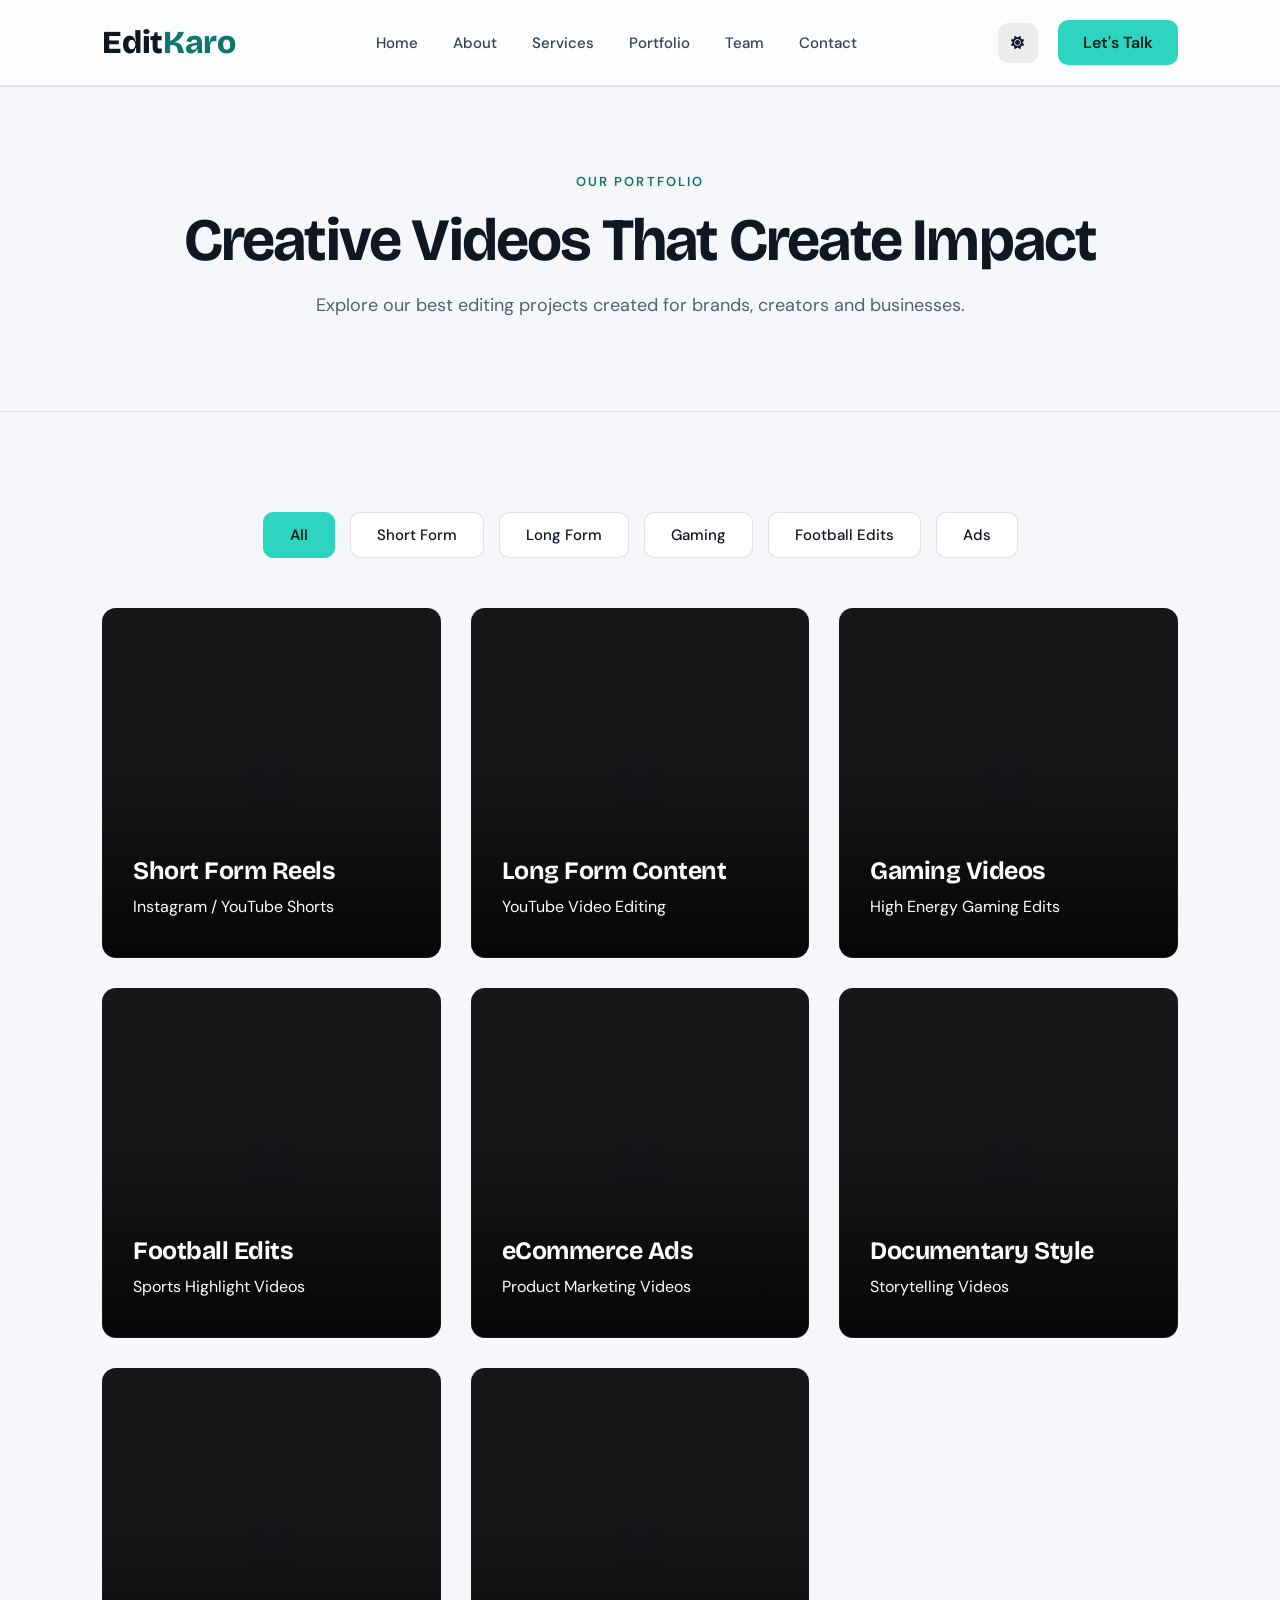
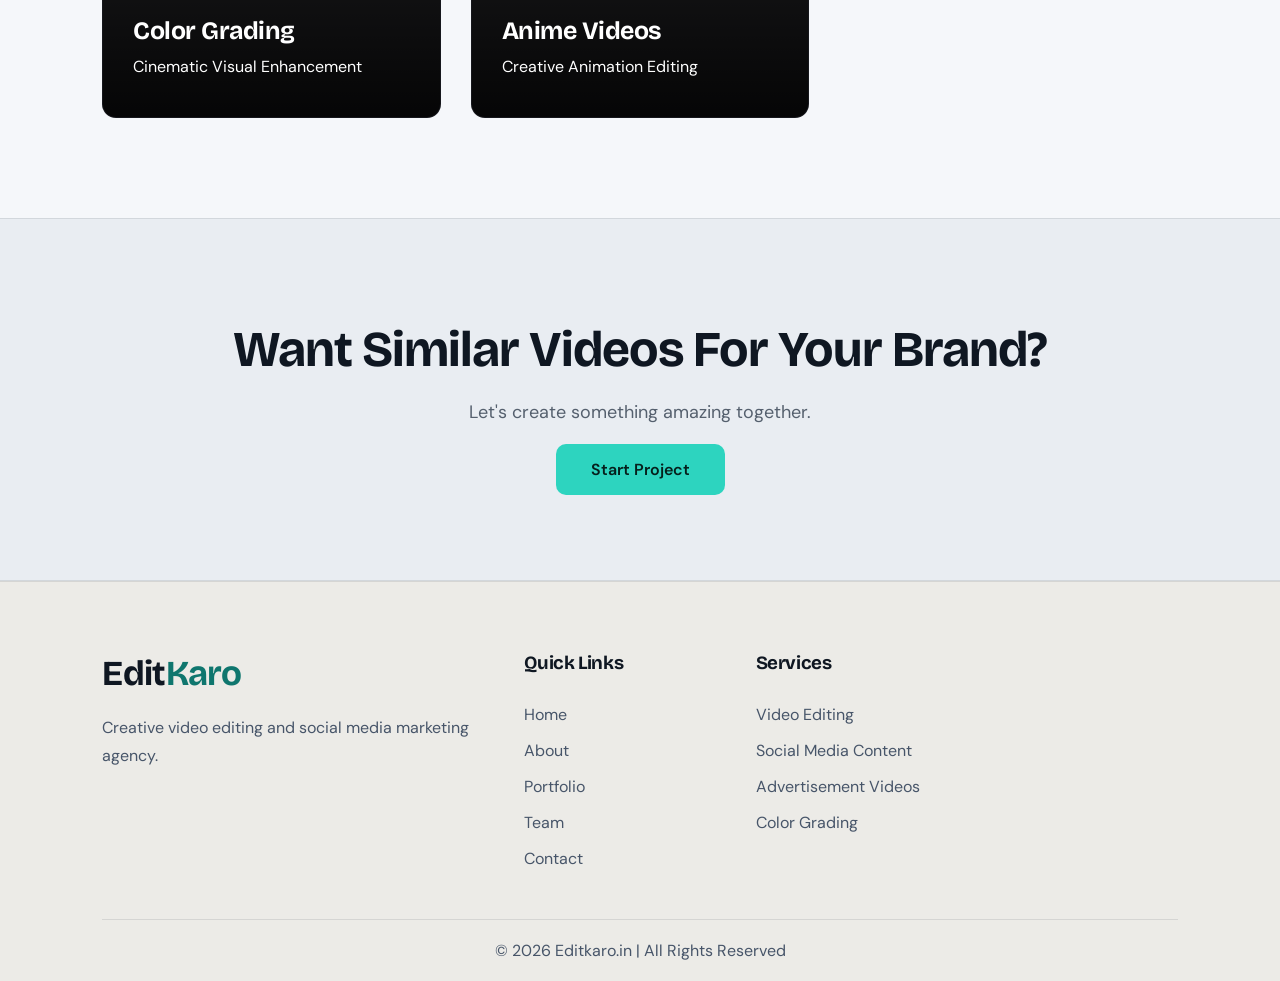
==== portfolio.html @ 68934b81 "Update website and config files" ====
<!doctype html>
<html lang="en">
  <head>
<!-- Editkaro website v4 -->
    <meta charset="UTF-8" />
    <meta name="viewport" content="width=device-width, initial-scale=1.0" />
    <title>Editkaro | Portfolio</title>
    <meta
      name="description"
      content="Explore Editkaro video editing portfolio including reels, ads, gaming videos and documentaries."
    />
    <meta name="author" content="Editkaro" />
    <meta name="theme-color" content="#0d1117" />

    <!-- Open Graph / Twitter -->
    <meta property="og:title" content="Editkaro | Portfolio" />
    <meta
      property="og:description"
      content="Explore Editkaro video editing portfolio including reels, ads, gaming videos and documentaries."
    />
    <meta property="og:type" content="website" />
    <meta
      property="og:image"
      content="https://images.unsplash.com/photo-1492724441997-5dc865305da7?auto=format&fit=crop&w=1200&q=80"
    />
    <meta name="twitter:card" content="summary_large_image" />
    <meta name="twitter:title" content="Editkaro | Portfolio" />
    <meta
      name="twitter:description"
      content="Explore Editkaro video editing portfolio including reels, ads, gaming videos and documentaries."
    />
    <meta
      name="twitter:image"
      content="https://images.unsplash.com/photo-1492724441997-5dc865305da7?auto=format&fit=crop&w=1200&q=80"
    />

    <link
      rel="icon"
      href="https://cdn-icons-png.flaticon.com/512/5968/5968520.png"
    />

    <link rel="preconnect" href="https://fonts.googleapis.com" />
    <link rel="preconnect" href="https://fonts.gstatic.com" crossorigin />
    <link href="https://fonts.googleapis.com/css2?family=Bricolage+Grotesque:opsz,wght@12..96,400..800&family=DM+Sans:opsz,wght@9..40,400..700&display=swap" rel="stylesheet" />
    <link
      rel="stylesheet"
      href="https://cdnjs.cloudflare.com/ajax/libs/font-awesome/6.6.0/css/all.min.css"
    />

    <link rel="stylesheet" href="css/style.css?v=4" />
    <link rel="stylesheet" href="css/responsive.css?v=4" />
    <link rel="stylesheet" href="css/animations.css?v=4" />
    <link rel="stylesheet" href="css/theme.css?v=4" />

    <!-- Theme pehle apply hota hai taaki page flash na kare -->
    <script src="js/darkmode.js?v=4"></script>
    <noscript
      ><style>
        #loader {
          display: none !important;
        }
        [data-aos] {
          opacity: 1 !important;
          transform: none !important;
        }
      </style></noscript
    >
  </head>
  <body>
    <a class="skip-link" href="#main">Skip to content</a>

    <div id="scroll-progress"></div>
    <header>
      <nav class="navbar" aria-label="Main navigation">
        <div class="logo">
          <a href="index.html">Edit<span>Karo</span></a>
        </div>
        <ul class="nav-links" id="nav-links">
          <li><a href="index.html">Home</a></li>
          <li><a href="about.html">About</a></li>
          <li><a href="services.html">Services</a></li>
          <li>
            <a href="portfolio.html" class="active" aria-current="page"
              >Portfolio</a
            >
          </li>
          <li><a href="team.html">Team</a></li>
          <li><a href="contact.html">Contact</a></li>
        </ul>
        <div class="nav-actions">
          <button
            id="dark-toggle"
            type="button"
            aria-label="Switch to light mode"
          >
            <i class="fa-solid fa-moon"></i>
          </button>
          <a href="contact.html" class="nav-btn">Let's Talk</a>
        </div>
        <button
          class="menu-icon"
          type="button"
          aria-label="Open menu"
          aria-expanded="false"
          aria-controls="nav-links"
        >
          <i class="fa-solid fa-bars"></i>
        </button>
      </nav>
    </header>
    <main id="main">
      <!-- PAGE HERO -->

      <section class="page-hero">
        <div>
          <span> Our Portfolio </span>

          <h1>Creative Videos That Create Impact</h1>

          <p>
            Explore our best editing projects created for brands, creators and
            businesses.
          </p>
        </div>
      </section>

      <!-- FILTER BUTTONS -->

      <section class="portfolio-section">
        <div class="portfolio-filter">
          <button class="filter-btn active" data-filter="all">All</button>

          <button class="filter-btn" data-filter="short">Short Form</button>

          <button class="filter-btn" data-filter="long">Long Form</button>

          <button class="filter-btn" data-filter="gaming">Gaming</button>

          <button class="filter-btn" data-filter="football">
            Football Edits
          </button>

          <button class="filter-btn" data-filter="ads">Ads</button>
        </div>

        <!-- VIDEO GRID -->

        <div class="portfolio-grid">
          <!-- SHORT FORM -->

          <div class="portfolio-card" data-category="short">
            <video
              muted
              loop
              playsinline
              preload="metadata"
              aria-label="Project preview"
            >
              <source src="assets/videos/short-reels.mp4#t=0.1" type="video/mp4" />
            </video>

            <div class="portfolio-overlay">
              <h3>Short Form Reels</h3>

              <p>Instagram / YouTube Shorts</p>
            </div>
          </div>

          <!-- LONG FORM -->

          <div class="portfolio-card" data-category="long">
            <video
              muted
              loop
              playsinline
              preload="metadata"
              aria-label="Project preview"
            >
              <source src="assets\videos\long-form.mp4#t=0.1" type="video/mp4" />
            </video>

            <div class="portfolio-overlay">
              <h3>Long Form Content</h3>

              <p>YouTube Video Editing</p>
            </div>
          </div>

          <!-- GAMING -->

          <div class="portfolio-card" data-category="gaming">
            <video
              muted
              loop
              playsinline
              preload="metadata"
              aria-label="Project preview"
            >
              <source src="assets\videos\gaming.mp4#t=0.1" type="video/mp4" />
            </video>

            <div class="portfolio-overlay">
              <h3>Gaming Videos</h3>

              <p>High Energy Gaming Edits</p>
            </div>
          </div>

          <!-- FOOTBALL -->

          <div class="portfolio-card" data-category="football">
            <video
              muted
              loop
              playsinline
              preload="metadata"
              aria-label="Project preview"
            >
              <source src="assets\videos\football.mp4#t=0.1" type="video/mp4" />
            </video>

            <div class="portfolio-overlay">
              <h3>Football Edits</h3>

              <p>Sports Highlight Videos</p>
            </div>
          </div>

          <!-- ECOMMERCE -->

          <div class="portfolio-card" data-category="ads">
            <video
              muted
              loop
              playsinline
              preload="metadata"
              aria-label="Project preview"
            >
              <source src="assets\videos\ecommerce-ad.mp4#t=0.1" type="video/mp4" />
            </video>

            <div class="portfolio-overlay">
              <h3>eCommerce Ads</h3>

              <p>Product Marketing Videos</p>
            </div>
          </div>

          <!-- DOCUMENTARY -->

          <div class="portfolio-card" data-category="long">
            <video
              muted
              loop
              playsinline
              preload="metadata"
              aria-label="Project preview"
            >
              <source src="assets\videos\documentary.mp4#t=0.1" type="video/mp4" />
            </video>

            <div class="portfolio-overlay">
              <h3>Documentary Style</h3>

              <p>Storytelling Videos</p>
            </div>
          </div>

          <!-- COLOR GRADING -->

          <div class="portfolio-card" data-category="ads">
            <video
              muted
              loop
              playsinline
              preload="metadata"
              aria-label="Project preview"
            >
              <source src="assets\videos\color-grading.mp4#t=0.1" type="video/mp4" />
            </video>

            <div class="portfolio-overlay">
              <h3>Color Grading</h3>

              <p>Cinematic Visual Enhancement</p>
            </div>
          </div>

          <!-- ANIME -->

          <div class="portfolio-card" data-category="short">
            <video
              muted
              loop
              playsinline
              preload="metadata"
              aria-label="Project preview"
            >
              <source src="assets\videos\anime.mp4#t=0.1" type="video/mp4" />
            </video>

            <div class="portfolio-overlay">
              <h3>Anime Videos</h3>

              <p>Creative Animation Editing</p>
            </div>
          </div>
        </div>
      </section>

      <!-- CTA -->

      <section class="contact-cta">
        <h2>Want Similar Videos For Your Brand?</h2>

        <p>Let's create something amazing together.</p>

        <a href="contact.html" class="primary-btn"> Start Project </a>
      </section>
    </main>
    <footer>
      <div class="footer-container">
        <div class="footer-about">
          <h2>Edit<span>Karo</span></h2>
          <p>Creative video editing and social media marketing agency.</p>
        </div>
        <div class="footer-links">
          <h3>Quick Links</h3>
          <a href="index.html">Home</a>
          <a href="about.html">About</a>
          <a href="portfolio.html">Portfolio</a>
          <a href="team.html">Team</a>
          <a href="contact.html">Contact</a>
        </div>
        <div class="footer-links">
          <h3>Services</h3>
          <a href="services.html">Video Editing</a>
          <a href="services.html">Social Media Content</a>
          <a href="services.html">Advertisement Videos</a>
          <a href="services.html">Color Grading</a>
        </div>
        <div class="footer-social" data-social-group>
          <h3>Follow Us</h3>
          <div>
            <a href="#" data-social="instagram" aria-label="Instagram"
              ><i class="fab fa-instagram"></i
            ></a>
            <a href="#" data-social="youtube" aria-label="YouTube"
              ><i class="fab fa-youtube"></i
            ></a>
            <a href="#" data-social="linkedin" aria-label="LinkedIn"
              ><i class="fab fa-linkedin"></i
            ></a>
            <a href="#" data-social="facebook" aria-label="Facebook"
              ><i class="fab fa-facebook"></i
            ></a>
          </div>
        </div>
      </div>
      <div class="copyright">
        <p>© <span data-year>2026</span> Editkaro.in | All Rights Reserved</p>
      </div>
    </footer>
    <script src="js/config.js?v=4" defer></script>
    <script src="js/script.js?v=4" defer></script>
    <script src="js/portfolio.js?v=4" defer></script>
  </body>
</html>
---- css/style.css ----
/* =====================================================
   EDITKARO WEBSITE
   MAIN STYLESHEET
   PART 1
===================================================== */

/* ================= ROOT VARIABLES ================= */

:root {
  --primary: #8b5cf6;

  --secondary: #3b82f6;

  --pink: #ec4899;

  --dark: #050816;

  --dark2: #0f172a;

  --card: #111827;

  --white: #f8fafc;

  --text: #cbd5e1;

  --border: rgba(255, 255, 255, 0.1);

  --gradient: linear-gradient(135deg, #8b5cf6, #3b82f6, #ec4899);
}

/* ================= RESET ================= */

* {
  margin: 0;

  padding: 0;

  box-sizing: border-box;

  scroll-behavior: smooth;
}

html {
  overflow-x: hidden;
}

body {
  font-family: "Poppins", sans-serif;

  background: var(--dark);

  color: var(--white);

  overflow-x: hidden;
}

a {
  text-decoration: none;

  color: inherit;
}

img {
  max-width: 100%;

  display: block;
}

button {
  font-family: inherit;

  border: none;

  cursor: pointer;
}

section {
  padding: 100px 8%;
}

/* ================= LOADER ================= */

#loader {
  position: fixed;

  height: 100vh;

  width: 100%;

  background: #050816;

  z-index: 9999;

  display: flex;

  align-items: center;

  justify-content: center;
}

.loader-content {
  text-align: center;
}

.loader-content h1 {
  font-size: 45px;

  font-weight: 800;

  letter-spacing: 2px;
}

.loader-content h1 span {
  background: var(--gradient);

  -webkit-background-clip: text;

  color: transparent;
}

.loading-circle {
  width: 50px;

  height: 50px;

  border-radius: 50%;

  border: 5px solid rgba(255, 255, 255, 0.1);

  border-top: 5px solid var(--primary);

  margin: 25px auto;

  animation: rotate 1s linear infinite;
}

@keyframes rotate {
  from {
    transform: rotate(0deg);
  }

  to {
    transform: rotate(360deg);
  }
}

/* ================= SCROLL BAR ================= */

#scroll-progress {
  position: fixed;

  top: 0;

  left: 0;

  height: 4px;

  width: 0%;

  background: var(--gradient);

  z-index: 99999;
}

/* ================= FLOATING SHAPES ================= */

.floating-shape {
  position: absolute;

  border-radius: 50%;

  filter: blur(100px);

  z-index: -1;
}

.shape-one {
  width: 300px;

  height: 300px;

  background: #8b5cf6;

  top: 100px;

  left: -100px;
}

.shape-two {
  width: 350px;

  height: 350px;

  background: #3b82f6;

  right: -150px;

  top: 500px;
}

.shape-three {
  width: 250px;

  height: 250px;

  background: #ec4899;

  bottom: 200px;

  left: 40%;
}

/* ================= NAVBAR ================= */

header {
  position: fixed;

  top: 0;

  left: 0;

  width: 100%;

  z-index: 1000;
}

.navbar {
  width: 100%;

  padding: 20px 8%;

  display: flex;

  align-items: center;

  justify-content: space-between;

  background: rgba(5, 8, 22, 0.65);

  backdrop-filter: blur(15px);

  border-bottom: 1px solid var(--border);
}

.logo a {
  font-size: 32px;

  font-weight: 800;
}

.logo span {
  background: var(--gradient);

  -webkit-background-clip: text;

  color: transparent;
}

.nav-links {
  display: flex;

  gap: 35px;

  list-style: none;
}

.nav-links a {
  color: var(--text);

  font-size: 15px;

  transition: 0.3s;
}

.nav-links a:hover,
.nav-links .active {
  color: white;
}

.nav-actions {
  display: flex;

  align-items: center;

  gap: 20px;
}

#dark-toggle {
  width: 40px;

  height: 40px;

  border-radius: 50%;

  background: rgba(255, 255, 255, 0.1);

  color: white;
}

.nav-btn {
  padding: 12px 25px;

  border-radius: 30px;

  background: var(--gradient);

  font-weight: 600;
}

.menu-icon {
  display: none;

  font-size: 25px;
}

/* ================= HERO ================= */

.hero {
  min-height: 100vh;

  position: relative;

  display: flex;

  align-items: center;

  overflow: hidden;
}

.hero-video {
  position: absolute;

  width: 100%;

  height: 100%;

  object-fit: cover;

  top: 0;

  left: 0;

  z-index: -2;
}

.hero-overlay {
  position: absolute;

  inset: 0;

  background: linear-gradient(rgba(5, 8, 22, 0.85), rgba(5, 8, 22, 0.95));

  z-index: -1;
}

.hero-container {
  width: 100%;
}

.hero-text {
  max-width: 850px;
}

.hero-badge {
  display: inline-block;

  padding: 10px 20px;

  border-radius: 30px;

  background: rgba(255, 255, 255, 0.08);

  border: 1px solid var(--border);

  margin-bottom: 25px;

  color: #ddd;
}

.hero-text h1 {
  font-size: 70px;

  line-height: 1.1;

  font-weight: 800;
}

.hero-text h1 span {
  background: var(--gradient);

  -webkit-background-clip: text;

  color: transparent;
}

.hero-text h2 {
  margin: 25px 0;

  font-size: 30px;
}

.hero-text p {
  color: var(--text);

  max-width: 650px;

  font-size: 18px;

  line-height: 1.8;
}

/* BUTTONS */

.hero-buttons {
  display: flex;

  gap: 20px;

  margin-top: 35px;
}

.primary-btn,
.secondary-btn {
  padding: 15px 35px;

  border-radius: 40px;

  font-weight: 600;

  transition: 0.3s;
}

.primary-btn {
  background: var(--gradient);
}

.secondary-btn {
  border: 1px solid var(--border);

  background: rgba(255, 255, 255, 0.05);
}

.primary-btn:hover,
.secondary-btn:hover {
  transform: translateY(-5px);
}

/* HERO STATS */

.hero-stats {
  display: flex;

  gap: 25px;

  margin-top: 60px;
}

.stat-box {
  padding: 20px 30px;

  background: rgba(255, 255, 255, 0.08);

  border: 1px solid var(--border);

  border-radius: 20px;

  backdrop-filter: blur(10px);
}

.stat-box h3 {
  font-size: 35px;

  background: var(--gradient);

  -webkit-background-clip: text;

  color: transparent;
}

.stat-box p {
  font-size: 14px;

  color: var(--text);
}

/* SOCIAL ICONS */

.hero-social {
  position: absolute;

  right: 40px;

  bottom: 50px;

  display: flex;

  flex-direction: column;

  gap: 20px;
}

.hero-social a {
  width: 45px;

  height: 45px;

  display: flex;

  justify-content: center;

  align-items: center;

  border-radius: 50%;

  background: rgba(255, 255, 255, 0.1);

  transition: 0.3s;
}

.hero-social a:hover {
  background: var(--primary);

  transform: translateY(-5px);
}

/* =====================================================
   PART 2
   SECTIONS + CARDS + PORTFOLIO
===================================================== */

/* ================= SECTION TITLE ================= */

.section-title {
  text-align: center;

  max-width: 750px;

  margin: auto;

  margin-bottom: 60px;
}

.section-title span {
  color: #8b5cf6;

  font-size: 18px;

  font-weight: 600;
}

.section-title h2 {
  font-size: 45px;

  margin: 15px 0;

  font-weight: 800;
}

.section-title p {
  color: var(--text);

  line-height: 1.8;
}

/* ================= BRANDS ================= */

.brands-section {
  padding-top: 50px;
}

.brand-slider {
  display: flex;

  justify-content: center;

  align-items: center;

  gap: 50px;

  flex-wrap: wrap;
}

.brand-item {
  width: 150px;

  height: 80px;

  padding: 20px;

  background: rgba(255, 255, 255, 0.05);

  border: 1px solid var(--border);

  border-radius: 15px;

  display: flex;

  align-items: center;

  justify-content: center;

  transition: 0.4s;
}

.brand-item img {
  max-width: 100%;

  max-height: 45px;

  filter: grayscale(1);

  opacity: 0.7;

  transition: 0.4s;
}

.brand-item:hover {
  transform: translateY(-10px);

  background: rgba(255, 255, 255, 0.1);
}

.brand-item:hover img {
  filter: grayscale(0);

  opacity: 1;
}

/* ================= SERVICES ================= */

.services-section {
  background: radial-gradient(
    circle at top,

    rgba(139, 92, 246, 0.15),
    transparent 40%
  );
}

.services-container {
  display: grid;

  grid-template-columns: repeat(3, 1fr);

  gap: 30px;
}

.service-card {
  padding: 35px;

  background: rgba(255, 255, 255, 0.05);

  border: 1px solid var(--border);

  border-radius: 25px;

  transition: 0.4s;

  position: relative;

  overflow: hidden;
}

.service-card::before {
  content: "";

  position: absolute;

  width: 100%;

  height: 100%;

  background: var(--gradient);

  top: -100%;

  left: 0;

  opacity: 0.15;

  transition: 0.5s;
}

.service-card:hover::before {
  top: 0;
}

.service-card:hover {
  transform: translateY(-12px);

  border-color: #8b5cf6;
}

.service-icon {
  width: 70px;

  height: 70px;

  border-radius: 20px;

  background: var(--gradient);

  display: flex;

  justify-content: center;

  align-items: center;

  font-size: 30px;

  margin-bottom: 25px;
}

.service-card h3 {
  font-size: 24px;

  margin-bottom: 15px;
}

.service-card p {
  color: var(--text);

  line-height: 1.7;

  margin-bottom: 20px;
}

.service-card a {
  color: #a78bfa;

  font-weight: 600;
}

/* ================= ABOUT PREVIEW ================= */

.about-preview {
  display: grid;

  grid-template-columns: 1fr 1fr;

  gap: 70px;

  align-items: center;
}

.about-image {
  position: relative;
}

.about-image img {
  width: 100%;

  height: 500px;

  object-fit: cover;

  border-radius: 30px;
}

.about-image::after {
  content: "";

  position: absolute;

  inset: 20px;

  border: 2px solid rgba(139, 92, 246, 0.5);

  border-radius: 30px;

  z-index: -1;
}

.about-content span {
  color: #8b5cf6;

  font-weight: 600;
}

.about-content h2 {
  font-size: 45px;

  margin: 20px 0;
}

.about-content h2 span {
  background: var(--gradient);

  -webkit-background-clip: text;

  color: transparent;
}

.about-content p {
  color: var(--text);

  line-height: 1.8;

  margin-bottom: 20px;
}

.about-points {
  display: grid;

  grid-template-columns: 1fr 1fr;

  gap: 15px;

  margin: 30px 0;
}

.about-points div {
  padding: 15px;

  background: rgba(255, 255, 255, 0.05);

  border-radius: 10px;
}

.about-points i {
  color: #8b5cf6;

  margin-right: 10px;
}

/* ================= PROCESS ================= */

.process-container {
  display: grid;

  grid-template-columns: repeat(4, 1fr);

  gap: 25px;
}

.process-card {
  background: rgba(255, 255, 255, 0.05);

  padding: 35px;

  border-radius: 25px;

  border: 1px solid var(--border);

  text-align: center;

  transition: 0.4s;
}

.process-card:hover {
  transform: translateY(-10px);
}

.number {
  font-size: 45px;

  font-weight: 800;

  background: var(--gradient);

  -webkit-background-clip: text;

  color: transparent;
}

.process-card h3 {
  margin: 20px 0;

  font-size: 22px;
}

.process-card p {
  color: var(--text);

  line-height: 1.7;
}

/* ================= WHY CHOOSE ================= */

.why-container {
  display: grid;

  grid-template-columns: repeat(4, 1fr);

  gap: 25px;
}

.why-card {
  text-align: center;

  padding: 35px 20px;

  border-radius: 25px;

  background: rgba(255, 255, 255, 0.05);

  border: 1px solid var(--border);

  transition: 0.4s;
}

.why-card:hover {
  transform: translateY(-10px);

  background: rgba(139, 92, 246, 0.15);
}

.why-card i {
  font-size: 40px;

  color: #8b5cf6;

  margin-bottom: 20px;
}

.why-card h3 {
  margin-bottom: 15px;
}

.why-card p {
  color: var(--text);

  line-height: 1.6;
}

/* ================= PORTFOLIO ================= */

.portfolio-grid {
  display: grid;

  grid-template-columns: repeat(3, 1fr);

  gap: 30px;
}

.portfolio-card {
  position: relative;

  height: 350px;

  overflow: hidden;

  border-radius: 25px;

  border: 1px solid var(--border);
}

.portfolio-card video {
  width: 100%;

  height: 100%;

  object-fit: cover;
}

.portfolio-overlay {
  position: absolute;

  inset: 0;

  background: linear-gradient(transparent, rgba(0, 0, 0, 0.9));

  display: flex;

  flex-direction: column;

  justify-content: flex-end;

  padding: 30px;
}

.portfolio-overlay h3 {
  font-size: 25px;
}

.portfolio-overlay p {
  color: #ddd;

  margin: 10px 0;
}

.portfolio-overlay a {
  color: #a78bfa;

  font-weight: 600;
}

.portfolio-card:hover video {
  transform: scale(1.1);
}

.portfolio-card video {
  transition: 0.5s;
}

.center-btn {
  text-align: center;

  margin-top: 50px;
}

/* =====================================================
   PART 3
   TESTIMONIALS + FAQ + FOOTER + CTA
===================================================== */

/* ================= TESTIMONIALS ================= */

.testimonial-container {
  display: grid;

  grid-template-columns: repeat(3, 1fr);

  gap: 30px;
}

.testimonial-card {
  background: rgba(255, 255, 255, 0.05);

  border: 1px solid var(--border);

  padding: 35px;

  border-radius: 25px;

  text-align: center;

  transition: 0.4s;
}

.testimonial-card:hover {
  transform: translateY(-10px);

  background: rgba(139, 92, 246, 0.12);
}

.testimonial-card img {
  width: 90px;

  height: 90px;

  border-radius: 50%;

  margin: 0 auto 20px;

  object-fit: cover;

  border: 3px solid #8b5cf6;
}

.testimonial-card p {
  color: var(--text);

  line-height: 1.8;

  margin-bottom: 20px;

  font-style: italic;
}

.testimonial-card h3 {
  font-size: 20px;
}

.testimonial-card span {
  color: #a78bfa;

  font-size: 14px;
}

.stars {
  color: #facc15;

  margin-top: 15px;

  letter-spacing: 5px;
}

/* ================= FAQ ================= */

.faq-container {
  max-width: 900px;

  margin: auto;
}

.faq-item {
  background: rgba(255, 255, 255, 0.05);

  border: 1px solid var(--border);

  border-radius: 15px;

  margin-bottom: 20px;

  overflow: hidden;
}

.faq-question {
  width: 100%;

  padding: 25px;

  background: none;

  color: white;

  display: flex;

  justify-content: space-between;

  align-items: center;

  font-size: 18px;
}

.faq-question i {
  color: #8b5cf6;
}

.faq-answer {
  max-height: 0;

  overflow: hidden;

  transition: 0.4s;
}

.faq-answer p {
  padding: 0 25px 25px;

  color: var(--text);

  line-height: 1.7;
}

/* ================= NEWSLETTER ================= */

.newsletter-section {
  padding: 80px 8%;
}

.newsletter-box {
  background: linear-gradient(
    135deg,
    rgba(139, 92, 246, 0.25),
    rgba(59, 130, 246, 0.25)
  );

  border: 1px solid var(--border);

  padding: 50px;

  border-radius: 35px;

  display: flex;

  justify-content: space-between;

  align-items: center;

  gap: 40px;
}

.newsletter-box h2 {
  font-size: 35px;
}

.newsletter-box p {
  color: var(--text);
}

#newsletter-form {
  display: flex;

  gap: 15px;
}

#newsletter-form input {
  width: 300px;

  padding: 16px 20px;

  border-radius: 30px;

  border: none;

  outline: none;

  background: white;

  color: #111;
}

#newsletter-form button {
  padding: 16px 30px;

  border-radius: 30px;

  background: var(--gradient);

  color: white;

  font-weight: 600;
}

/* ================= CONTACT CTA ================= */

.contact-cta {
  text-align: center;

  background: radial-gradient(
    circle,
    rgba(139, 92, 246, 0.25),
    transparent 60%
  );
}

.contact-cta h2 {
  font-size: 50px;
}

.contact-cta p {
  color: var(--text);

  margin: 20px 0 35px;

  font-size: 18px;
}

/* ================= FOOTER ================= */

footer {
  background: #030712;

  padding: 70px 8% 20px;

  border-top: 1px solid var(--border);
}

.footer-container {
  display: grid;

  grid-template-columns: 2fr 1fr 1fr 1fr;

  gap: 40px;
}

.footer-about h2 {
  font-size: 35px;
}

.footer-about span {
  background: var(--gradient);

  -webkit-background-clip: text;

  color: transparent;
}

.footer-about p {
  color: var(--text);

  margin-top: 20px;

  line-height: 1.8;
}

.footer-links {
  display: flex;

  flex-direction: column;

  gap: 15px;
}

.footer-links h3,
.footer-social h3 {
  margin-bottom: 15px;
}

.footer-links a {
  color: var(--text);

  transition: 0.3s;
}

.footer-links a:hover {
  color: #8b5cf6;
}

.footer-social div {
  display: flex;

  gap: 15px;
}

.footer-social a {
  width: 45px;

  height: 45px;

  display: flex;

  align-items: center;

  justify-content: center;

  border-radius: 50%;

  background: rgba(255, 255, 255, 0.1);

  transition: 0.3s;
}

.footer-social a:hover {
  background: #8b5cf6;

  transform: translateY(-5px);
}

.copyright {
  text-align: center;

  margin-top: 50px;

  padding-top: 20px;

  border-top: 1px solid var(--border);

  color: #94a3b8;
}

/* ================= HOVER EFFECTS ================= */

.service-card,
.process-card,
.why-card,
.portfolio-card,
.testimonial-card {
  animation: fadeUp 0.8s ease;
}

@keyframes fadeUp {
  from {
    opacity: 0;

    transform: translateY(40px);
  }

  to {
    opacity: 1;

    transform: translateY(0);
  }
}

/* ================= DARK MODE ================= */

.light-mode {
  --dark: #f8fafc;

  --dark2: #ffffff;

  --white: #111827;

  --text: #475569;

  background: #f8fafc;
}

.light-mode .navbar {
  background: rgba(255, 255, 255, 0.7);
}

.light-mode .nav-links a {
  color: #334155;
}

.light-mode .service-card,
.light-mode .why-card,
.light-mode .process-card,
.light-mode .testimonial-card {
  background: white;
}

.light-mode .hero-overlay {
  background: rgba(255, 255, 255, 0.75);
}

.light-mode .hero-text p {
  color: #475569;
}

/* ================= TEAM SECTION ================= */

.team-container {
  display: grid;

  grid-template-columns: repeat(4, 1fr);

  gap: 30px;
}

.team-card {
  background: rgba(255, 255, 255, 0.05);

  border: 1px solid var(--border);

  padding: 30px;

  text-align: center;

  border-radius: 25px;

  transition: 0.4s;
}

.team-card:hover {
  transform: translateY(-12px);

  background: rgba(139, 92, 246, 0.15);
}

.team-card img {
  width: 130px;

  height: 130px;

  border-radius: 50%;

  object-fit: cover;

  margin: auto;

  border: 3px solid #8b5cf6;
}

.team-card h3 {
  margin-top: 20px;

  font-size: 22px;
}

.team-card span {
  color: #a78bfa;

  font-size: 14px;
}

.team-card p {
  color: var(--text);

  margin: 15px 0;

  line-height: 1.6;
}

.team-social {
  display: flex;

  justify-content: center;

  gap: 15px;
}

.team-social a {
  width: 40px;

  height: 40px;

  border-radius: 50%;

  background: rgba(255, 255, 255, 0.1);

  display: flex;

  justify-content: center;

  align-items: center;
}

.team-social a:hover {
  background: #8b5cf6;
}

/* ================= CONTACT PAGE ================= */

.contact-container {
  display: grid;

  grid-template-columns: 1fr 1fr;

  gap: 50px;
}

.contact-info p {
  color: var(--text);

  line-height: 1.8;
}

.contact-item {
  display: flex;

  gap: 20px;

  margin-top: 30px;

  align-items: center;
}

.contact-item i {
  width: 55px;

  height: 55px;

  display: flex;

  align-items: center;

  justify-content: center;

  background: var(--gradient);

  border-radius: 50%;

  font-size: 22px;
}

.contact-form-box {
  background: rgba(255, 255, 255, 0.05);

  padding: 40px;

  border-radius: 25px;

  border: 1px solid var(--border);
}

.contact-form-box form {
  display: flex;

  flex-direction: column;

  gap: 20px;
}

.contact-form-box input,
.contact-form-box textarea {
  padding: 15px 20px;

  border-radius: 12px;

  border: none;

  outline: none;

  font-size: 16px;

  background: white;

  color: #111;
}

#form-message {
  margin-top: 20px;

  color: #22c55e;
}

@media (max-width: 850px) {
  .contact-container {
    grid-template-columns: 1fr;
  }
}

/* =====================================================
   FIXES & ADDITIONS
===================================================== */

/* hidden attribute ko display:flex rules override na karein */
[hidden] {
  display: none !important;
}

/* ---------- Accessibility ---------- */

.skip-link {
  position: absolute;
  left: 16px;
  top: -60px;
  z-index: 100000;
  padding: 10px 18px;
  background: #8b5cf6;
  color: #fff;
  border-radius: 10px;
  text-decoration: none;
  transition: top 0.2s;
}

.skip-link:focus {
  top: 12px;
}

a:focus-visible,
button:focus-visible,
input:focus-visible,
textarea:focus-visible {
  outline: 3px solid #a78bfa;
  outline-offset: 3px;
}

.hp {
  position: absolute !important;
  left: -9999px !important;
  width: 1px;
  height: 1px;
  opacity: 0;
}

/* ---------- Buttons that replaced divs ---------- */

button.menu-icon {
  min-width: 40px;
  min-height: 40px;
  background: none;
  border: none;
  color: var(--white);
  cursor: pointer;
}

#dark-toggle {
  border: none;
  cursor: pointer;
  display: flex;
  align-items: center;
  justify-content: center;
}

/* AOS load na ho paaye to content hidden na rahe */
.no-aos [data-aos] {
  opacity: 1 !important;
  transform: none !important;
}

/* ---------- Inner page hero (About, Services, Portfolio, Contact, Team) ---------- */

.page-hero {
  padding: 170px 8% 90px;
  text-align: center;
  background: radial-gradient(
    circle at top,
    rgba(139, 92, 246, 0.22),
    transparent 55%
  );
}

.page-hero span {
  color: #8b5cf6;
  font-size: 18px;
  font-weight: 600;
}

.page-hero h1 {
  font-size: clamp(34px, 6vw, 60px);
  font-weight: 800;
  line-height: 1.15;
  margin: 15px 0;
}

.page-hero p {
  max-width: 650px;
  margin: auto;
  color: var(--text);
  font-size: 18px;
  line-height: 1.7;
}

/* ---------- Portfolio filter ---------- */

.portfolio-filter {
  display: flex;
  justify-content: center;
  flex-wrap: wrap;
  gap: 15px;
  margin-bottom: 50px;
}

.filter-btn {
  padding: 12px 26px;
  border-radius: 50px;
  border: 1px solid var(--border);
  background: rgba(255, 255, 255, 0.05);
  color: var(--white);
  font: inherit;
  font-size: 15px;
  cursor: pointer;
  transition: 0.3s;
}

.filter-btn:hover,
.filter-btn.active {
  background: var(--gradient);
  border-color: transparent;
  color: #fff;
}

.portfolio-card {
  transition:
    opacity 0.3s,
    transform 0.3s;
}

/* ---------- Avatars (testimonials and team) ---------- */

.avatar {
  display: flex;
  align-items: center;
  justify-content: center;
  border-radius: 50%;
  background: var(--gradient);
  color: #fff;
  font-weight: 700;
}

.testimonial-card .avatar {
  width: 90px;
  height: 90px;
  margin: 0 auto 20px;
  font-size: 28px;
}

.team-card .avatar {
  width: 110px;
  height: 110px;
  margin: 0 auto;
  font-size: 40px;
}

/* ---------- Platform strip (replaced fake brand logos) ---------- */

.brand-item.platform {
  width: auto;
  min-width: 150px;
  height: auto;
  display: flex;
  flex-direction: column;
  align-items: center;
  gap: 10px;
  padding: 22px 28px;
}

.brand-item.platform i {
  font-size: 30px;
  color: #a78bfa;
}

.brand-item.platform span {
  font-size: 14px;
  color: var(--text);
}

/* ---------- Video fallbacks ---------- */

.hero.video-failed {
  background: radial-gradient(
      circle at 20% 20%,
      rgba(139, 92, 246, 0.45),
      transparent 50%
    ),
    radial-gradient(circle at 80% 70%, rgba(59, 130, 246, 0.4), transparent 50%),
    var(--dark);
}

.portfolio-card.video-failed {
  background: linear-gradient(
    135deg,
    rgba(139, 92, 246, 0.35),
    rgba(59, 130, 246, 0.25)
  );
}

.portfolio-card.video-failed video {
  display: none;
}

.portfolio-card.video-failed::before {
  content: "\f008";
  font-family: "Font Awesome 6 Free";
  font-weight: 900;
  position: absolute;
  inset: 0;
  display: flex;
  align-items: center;
  justify-content: center;
  font-size: 48px;
  opacity: 0.35;
}

/* ---------- Forms ---------- */

.newsletter-note {
  margin-top: 10px;
  font-size: 14px;
  min-height: 20px;
}

.contact-form-box button[disabled],
.newsletter-box button[disabled] {
  opacity: 0.6;
  cursor: not-allowed;
}

.contact-info a {
  color: inherit;
  text-decoration: none;
}

.contact-info a:hover {
  text-decoration: underline;
}

/* ---------- Light mode: baaki sections bhi cover kiye ---------- */

.light-mode .faq-question,
.light-mode button.menu-icon,
.light-mode #dark-toggle {
  color: #111827;
}

.light-mode #dark-toggle {
  background: rgba(15, 23, 42, 0.08);
}

.light-mode .faq-item,
.light-mode .team-card,
.light-mode .brand-item,
.light-mode .portfolio-card,
.light-mode .filter-btn {
  background: #fff;
  border-color: rgba(15, 23, 42, 0.12);
}

.light-mode .filter-btn:hover,
.light-mode .filter-btn.active {
  background: var(--gradient);
  color: #fff;
}

.light-mode footer {
  background: #e8edf5;
}

.light-mode .footer-links a,
.light-mode .footer-about p,
.light-mode .copyright {
  color: #475569;
}

.light-mode .contact-form-box,
.light-mode .contact-info {
  color: #111827;
}

@media (max-width: 850px) {
  .light-mode .nav-links {
    background: #fff;
  }

  .page-hero {
    padding: 140px 6% 70px;
  }
}

/* decorative shapes se horizontal scroll na bane */
body{
  overflow-x:clip;
}

/* newsletter message form ke neeche poori width me */
.newsletter-box{
  flex-wrap:wrap;
}

.newsletter-note{
  flex:1 1 100%;
  margin:0;
  text-align:right;
}

/* light mode me gradient buttons ka text hamesha safed */
.light-mode .nav-btn,
.light-mode .primary-btn,
.light-mode .secondary-btn:hover{
  color:#fff;
}

/* Hero: stats ab text ke neeche aate hain, side me dab kar text ko patla nahi karte */
.hero{
  flex-direction:column;
  align-items:flex-start;
  justify-content:center;
  padding-top:130px;
}

/* overlay mouse events na roke, card pointer ko handle karta hai */
.portfolio-overlay{
  pointer-events:none;
}

.portfolio-overlay a{
  pointer-events:auto;
}

.portfolio-card{
  cursor:pointer;
}
---- css/responsive.css ----
/* =====================================================
   EDITKARO RESPONSIVE CSS
===================================================== */

/* ================= LARGE TABLETS ================= */

@media (max-width: 1100px) {
  .navbar {
    padding: 20px 5%;
  }

  section {
    padding: 80px 5%;
  }

  .hero-text h1 {
    font-size: 55px;
  }

  .services-container {
    grid-template-columns: repeat(2, 1fr);
  }

  .process-container {
    grid-template-columns: repeat(2, 1fr);
  }

  .why-container {
    grid-template-columns: repeat(2, 1fr);
  }

  .portfolio-grid {
    grid-template-columns: repeat(2, 1fr);
  }

  .testimonial-container {
    grid-template-columns: repeat(2, 1fr);
  }

  .footer-container {
    grid-template-columns: repeat(2, 1fr);
  }
}

/* ================= TABLETS ================= */

@media (max-width: 850px) {
  .nav-links {
    position: fixed;

    top: 80px;

    left: -100%;

    width: 100%;

    height: calc(100vh - 80px);

    background: #050816;

    flex-direction: column;

    align-items: center;

    justify-content: center;

    gap: 35px;

    transition: 0.4s;
  }

  .nav-links.active {
    left: 0;
  }

  .menu-icon {
    display: block;

    color: white;
  }

  .nav-actions .nav-btn {
    display: none;
  }

  .hero {
    text-align: center;
  }

  .hero-text {
    margin: auto;
  }

  .hero-text h1 {
    font-size: 45px;
  }

  .hero-text h2 {
    font-size: 25px;
  }

  .hero-text p {
    margin: auto;
  }

  .hero-buttons {
    justify-content: center;

    flex-wrap: wrap;
  }

  .hero-stats {
    justify-content: center;

    flex-wrap: wrap;
  }

  .hero-social {
    display: none;
  }

  .about-preview {
    grid-template-columns: 1fr;

    text-align: center;
  }

  .about-image img {
    height: 400px;
  }

  .about-points {
    grid-template-columns: 1fr;
  }

  .newsletter-box {
    flex-direction: column;

    text-align: center;
  }

  #newsletter-form {
    width: 100%;

    justify-content: center;
  }
}

/* ================= MOBILE ================= */

@media (max-width: 600px) {
  section {
    padding: 60px 5%;
  }

  .logo a {
    font-size: 25px;
  }

  .hero-text h1 {
    font-size: 36px;
  }

  .hero-text h2 {
    font-size: 20px;
  }

  .hero-text p {
    font-size: 15px;
  }

  .hero-badge {
    font-size: 13px;
  }

  .hero-buttons a {
    width: 100%;

    text-align: center;
  }

  .stat-box {
    width: 140px;

    padding: 15px;
  }

  .stat-box h3 {
    font-size: 28px;
  }

  .section-title h2 {
    font-size: 32px;
  }

  .section-title p {
    font-size: 14px;
  }

  .services-container {
    grid-template-columns: 1fr;
  }

  .service-card {
    padding: 25px;
  }

  .about-content h2 {
    font-size: 32px;
  }

  .about-image img {
    height: 300px;
  }

  .process-container {
    grid-template-columns: 1fr;
  }

  .why-container {
    grid-template-columns: 1fr;
  }

  .portfolio-grid {
    grid-template-columns: 1fr;
  }

  .portfolio-card {
    height: 300px;
  }

  .testimonial-container {
    grid-template-columns: 1fr;
  }

  .newsletter-box {
    padding: 30px;
  }

  .newsletter-box h2 {
    font-size: 28px;
  }

  #newsletter-form {
    flex-direction: column;
  }

  #newsletter-form input {
    width: 100%;
  }

  .contact-cta h2 {
    font-size: 35px;
  }

  .footer-container {
    grid-template-columns: 1fr;

    text-align: center;
  }

  .footer-social div {
    justify-content: center;
  }
}

/* ================= SMALL MOBILE ================= */

@media (max-width: 400px) {
  .hero-text h1 {
    font-size: 30px;
  }

  .primary-btn,
  .secondary-btn {
    padding: 12px 25px;
  }

  .stat-box {
    width: 120px;
  }
}

@media (max-width: 1100px) {
  .team-container {
    grid-template-columns: repeat(2, 1fr);
  }
}

@media (max-width: 600px) {
  .team-container {
    grid-template-columns: 1fr;
  }
}
---- css/animations.css ----
/* =====================================================
   EDITKARO ANIMATIONS CSS
===================================================== */

/* ================= FADE ANIMATIONS ================= */

.fade-in {
  animation: fadeIn 1s ease forwards;
}

@keyframes fadeIn {
  from {
    opacity: 0;
  }

  to {
    opacity: 1;
  }
}

.fade-up {
  animation: fadeUp 1s ease forwards;
}

@keyframes fadeUp {
  from {
    opacity: 0;

    transform: translateY(50px);
  }

  to {
    opacity: 1;

    transform: translateY(0);
  }
}

.fade-left {
  animation: fadeLeft 1s ease forwards;
}

@keyframes fadeLeft {
  from {
    opacity: 0;

    transform: translateX(-60px);
  }

  to {
    opacity: 1;

    transform: translateX(0);
  }
}

.fade-right {
  animation: fadeRight 1s ease forwards;
}

@keyframes fadeRight {
  from {
    opacity: 0;

    transform: translateX(60px);
  }

  to {
    opacity: 1;

    transform: translateX(0);
  }
}

/* ================= HERO ANIMATION ================= */

.hero-text h1 {
  animation: heroTitle 1s ease;
}

@keyframes heroTitle {
  from {
    opacity: 0;

    transform: translateY(40px);
  }

  to {
    opacity: 1;

    transform: translateY(0);
  }
}

.hero-badge {
  animation: slideDown 1s ease;
}

@keyframes slideDown {
  from {
    opacity: 0;

    transform: translateY(-30px);
  }

  to {
    opacity: 1;

    transform: translateY(0);
  }
}

.hero-buttons a {
  animation: buttonPop 1.2s ease;
}

@keyframes buttonPop {
  0% {
    transform: scale(0.8);

    opacity: 0;
  }

  100% {
    transform: scale(1);

    opacity: 1;
  }
}

/* ================= GRADIENT ANIMATION ================= */

.gradient-text {
  background-size: 200% auto;

  animation: gradientMove 4s linear infinite;
}

@keyframes gradientMove {
  0% {
    background-position: 0%;
  }

  100% {
    background-position: 200%;
  }
}

/* ================= FLOATING SHAPES ================= */

.floating-shape {
  animation: floating 8s ease-in-out infinite;
}

@keyframes floating {
  0% {
    transform: translateY(0px);
  }

  50% {
    transform: translateY(-40px);
  }

  100% {
    transform: translateY(0px);
  }
}

/* ================= CARD HOVER ================= */

.service-card,
.why-card,
.process-card,
.testimonial-card {
  transition:
    transform 0.4s ease,
    box-shadow 0.4s ease;
}

.service-card:hover,
.why-card:hover,
.process-card:hover,
.testimonial-card:hover {
  box-shadow: 0 20px 50px rgba(139, 92, 246, 0.25);
}

/* ================= BUTTON RIPPLE ================= */

.primary-btn,
.secondary-btn,
.nav-btn {
  position: relative;

  overflow: hidden;
}

.primary-btn::before,
.secondary-btn::before,
.nav-btn::before {
  content: "";

  position: absolute;

  width: 0;

  height: 0;

  background: rgba(255, 255, 255, 0.3);

  border-radius: 50%;

  transform: translate(-50%, -50%);

  transition: 0.5s;
}

.primary-btn:hover::before,
.secondary-btn:hover::before,
.nav-btn:hover::before {
  width: 300px;

  height: 300px;
}

/* ================= PORTFOLIO VIDEO EFFECT ================= */

.portfolio-card {
  overflow: hidden;
}

.portfolio-card video {
  transition: transform 0.6s ease;
}

.portfolio-card:hover video {
  transform: scale(1.15);
}

/* ================= SCROLL INDICATOR ================= */

.scroll-indicator span {
  display: block;

  width: 25px;

  height: 40px;

  border: 2px solid white;

  border-radius: 20px;

  position: relative;
}

.scroll-indicator span::before {
  content: "";

  position: absolute;

  width: 5px;

  height: 8px;

  background: white;

  border-radius: 10px;

  top: 8px;

  left: 50%;

  transform: translateX(-50%);

  animation: scrollMove 1.5s infinite;
}

@keyframes scrollMove {
  from {
    opacity: 1;

    transform: translate(-50%, 0);
  }

  to {
    opacity: 0;

    transform: translate(-50%, 15px);
  }
}

/* ================= LOGO FLOAT ================= */

.brand-item {
  animation: brandFloat 4s ease-in-out infinite;
}

@keyframes brandFloat {
  0% {
    transform: translateY(0);
  }

  50% {
    transform: translateY(-8px);
  }

  100% {
    transform: translateY(0);
  }
}

/* ================= FAQ OPEN ================= */

.faq-item.active .faq-answer {
  max-height: 200px;
}

.faq-item.active .faq-question i {
  transform: rotate(45deg);
}

/* ================= LOADER EXIT ================= */

.loader-hide {
  opacity: 0;

  visibility: hidden;

  transition: 0.5s;
}

/* ================= GLOW EFFECT ================= */

.glow {
  box-shadow:
    0 0 20px rgba(139, 92, 246, 0.5),
    0 0 40px rgba(59, 130, 246, 0.3);
}

/* ================= REDUCED MOTION ================= */

@media (prefers-reduced-motion: reduce) {
  * {
    animation: none !important;

    transition: none !important;
  }
}
---- css/theme.css ----
/* =====================================================
   EDITKARO — THEME (clean, simple, professional)
   Ye file sabse last me load hoti hai aur purane
   gradient / glow wale look ko hata ke simple
   solid-color look deti hai.

   Rang badalne ho to sirf neeche --accent badlo.
===================================================== */

:root {
  /* ===== RANG YAHAN SE BADLO ===== */
  --accent: #2dd4bf;        /* text/icons/links ka rang */
  --accent-btn: #2dd4bf;    /* buttons ka rang */
  --accent-soft: rgba(45, 212, 191, 0.12);

  --primary: var(--accent);
  --secondary: var(--accent);
  --pink: var(--accent);
  --gradient: var(--accent);

  --dark: #0d1117;          /* page background (deep ink) */
  --dark2: #0a0e14;         /* footer */
  --card: #151b24;          /* cards */
  --white: #f1f4f8;
  --text: #a3acb9;
  --border: rgba(255, 255, 255, 0.08);

  --radius: 14px;

  --font-head: "Bricolage Grotesque", "DM Sans", system-ui, sans-serif;
  --font-body: "DM Sans", system-ui, -apple-system, "Segoe UI", Roboto, sans-serif;
}

.light-mode {
  --accent: #0f766e;        /* light background par gehra teal (padhne me saaf) */
  --accent-btn: #2dd4bf;
  --accent-soft: rgba(15, 118, 110, 0.1);
  --dark: #f5f7fa;
  --dark2: #e9edf2;
  --card: #ffffff;
  --white: #0f1722;
  --text: #55606e;
  --border: rgba(15, 23, 34, 0.1);
}

/* ---------- Typography ---------- */

body {
  font-family: var(--font-body);
  background: var(--dark);
  color: var(--white);
  -webkit-font-smoothing: antialiased;
}

h1,
h2,
h3,
.logo,
.footer-about h2 {
  font-family: var(--font-head);
  letter-spacing: -0.02em;
}

/* ---------- Gradient text / glow poori tarah band ---------- */

.logo span,
.hero-text h1 span,
.about-content h2 span,
.footer-about span,
.footer-about h2 span,
.loader-content h1 span,
.stat-box h3,
.number {
  background: none !important;
  -webkit-background-clip: initial !important;
  background-clip: initial !important;
  -webkit-text-fill-color: currentColor !important;
  color: var(--accent) !important;
  animation: none !important;
}

.floating-shape {
  display: none !important;
}

.service-card:hover,
.why-card:hover,
.process-card:hover,
.testimonial-card:hover,
.team-card:hover {
  box-shadow: none;
  background: var(--card);
  border-color: rgba(255, 255, 255, 0.22);
}

.light-mode .service-card:hover,
.light-mode .why-card:hover,
.light-mode .process-card:hover,
.light-mode .testimonial-card:hover,
.light-mode .team-card:hover {
  border-color: rgba(0, 0, 0, 0.25);
}

/* ---------- Navbar ---------- */

header {
  background: rgba(13, 17, 23, 0.92);
  border-bottom: 1px solid var(--border);
}

.light-mode header {
  background: rgba(245, 247, 250, 0.94);
}

.navbar {
  backdrop-filter: none;
  background: transparent;
}

.nav-links a {
  font-size: 15px;
  font-weight: 500;
}

#scroll-progress {
  background: var(--accent-btn);
  height: 3px;
}

/* ---------- Buttons ---------- */

.primary-btn,
.nav-btn,
#newsletter-form button,
.contact-form-box button[type="submit"],
.filter-btn:hover,
.filter-btn.active {
  background: var(--accent-btn) !important;
  color: #06201c !important;
  border: none;
  border-radius: 10px;
  box-shadow: none !important;
  font-weight: 600;
  letter-spacing: 0;
}

.filter-btn:hover,
.filter-btn.active {
  border: 1px solid var(--accent-btn);
}

.primary-btn:hover,
.nav-btn:hover,
#newsletter-form button:hover,
.contact-form-box button[type="submit"]:hover {
  background: #5eead4 !important;
  transform: none;
}

.secondary-btn {
  background: transparent;
  border: 1px solid rgba(255, 255, 255, 0.3);
  border-radius: 10px;
  color: var(--white);
  font-weight: 600;
  backdrop-filter: none;
}

.secondary-btn:hover {
  background: rgba(255, 255, 255, 0.08);
  border-color: var(--white);
  color: var(--white);
}

.light-mode .secondary-btn {
  border-color: rgba(0, 0, 0, 0.3);
}

.light-mode .secondary-btn:hover {
  background: rgba(0, 0, 0, 0.06);
  color: var(--white);
}

.light-mode .nav-btn,
.light-mode .primary-btn {
  color: #06201c;
}

#dark-toggle {
  border-radius: 10px;
  background: rgba(255, 255, 255, 0.08);
}

.light-mode #dark-toggle {
  background: rgba(0, 0, 0, 0.07);
}

/* ---------- Hero ---------- */

/* Video ke upar halka saaf kaala parda (gradient nahi), taaki text padh sake */
.hero-overlay {
  background: rgba(7, 10, 15, 0.7);
}

/* Hero hamesha dark rehta hai (video ke upar text safed hai), light mode me bhi */
.hero.video-failed {
  background: #0d1117;
}

.hero-badge {
  background: transparent;
  border: 1px solid rgba(255, 255, 255, 0.25);
  border-radius: 6px;
  padding: 8px 14px;
  font-size: 12px;
  font-weight: 600;
  letter-spacing: 0.14em;
  text-transform: uppercase;
  color: #e4e4e7;
  backdrop-filter: none;
}

.hero-text h1 {
  font-family: var(--font-head);
  font-size: clamp(42px, 6.4vw, 86px);
  font-weight: 700;
  line-height: 1.02;
  letter-spacing: -0.035em;
  color: #fff;
}

.hero-text h2 {
  font-family: var(--font-body);
  font-weight: 500;
  color: #fff;
}

.hero-text p {
  color: #c9c9ce;
}

.stat-box {
  background: rgba(9, 13, 19, 0.6);
  border: 1px solid rgba(255, 255, 255, 0.14);
  border-radius: var(--radius);
  backdrop-filter: none;
}

.stat-box p {
  color: #c9c9ce;
}

.hero-social a {
  border-radius: 10px;
}

.hero-social a:hover,
.footer-social a:hover,
.team-social a:hover {
  background: var(--accent-btn);
  color: #06201c;
}

/* ---------- Section headings ---------- */

.section-title span,
.about-content > span,
.page-hero span {
  color: var(--accent);
  font-size: 13px;
  font-weight: 600;
  letter-spacing: 0.16em;
  text-transform: uppercase;
}

.section-title h2,
.about-content h2 {
  font-size: clamp(30px, 4vw, 46px);
  font-weight: 700;
}

.page-hero {
  background: var(--dark);
  border-bottom: 1px solid var(--border);
}

.page-hero h1 {
  font-weight: 700;
  letter-spacing: -0.03em;
}

/* ---------- Sections ---------- */

.services,
.services-section {
  background: transparent;
}

.services-section,
.why-section,
.testimonial-section,
.faq-section {
  border-top: 1px solid var(--border);
}

/* ---------- Cards ---------- */

.service-card,
.why-card,
.process-card,
.testimonial-card,
.faq-item,
.team-card,
.contact-form-box,
.brand-item,
.portfolio-card {
  background: var(--card);
  border: 1px solid var(--border);
  border-radius: var(--radius);
  backdrop-filter: none;
}

.service-card::before {
  display: none;
}

.service-icon,
.contact-item i {
  background: var(--accent-soft);
  color: var(--accent);
  border-radius: 12px;
}

.service-card a,
.portfolio-overlay a,
.testimonial-card span,
.team-card span,
.brand-item.platform i {
  color: var(--accent);
}

.about-points i,
.why-card i,
.faq-question i {
  color: var(--accent);
}

.about-image img {
  border-radius: var(--radius);
}

.about-image::after {
  display: none;
}

.avatar {
  background: var(--accent-soft);
  color: var(--accent);
  border: 1px solid rgba(45, 212, 191, 0.35);
}

/* ---------- Portfolio cards ---------- */

.portfolio-overlay {
  background: linear-gradient(to top, rgba(0, 0, 0, 0.78), rgba(0, 0, 0, 0) 60%);
}

.portfolio-overlay h3,
.portfolio-overlay p {
  color: #fff;
}

.portfolio-card.video-failed {
  background: #18181a;
}

.portfolio-card.video-failed::before {
  opacity: 0.22;
}

.filter-btn {
  border-radius: 10px;
  font-weight: 500;
}

/* ---------- Newsletter, CTA ---------- */

.newsletter-box {
  background: var(--card);
  border: 1px solid var(--border);
  border-radius: var(--radius);
}

.newsletter-box input,
.contact-form-box input,
.contact-form-box textarea {
  border-radius: 10px;
}

.contact-cta {
  background: var(--dark2);
  border-top: 1px solid var(--border);
  border-bottom: 1px solid var(--border);
  border-radius: 0;
  color: var(--white);
}

.contact-cta h2 {
  color: var(--white);
}

.contact-cta p {
  color: var(--text);
}

/* ---------- Footer ---------- */

footer {
  background: var(--dark2);
  border-top: 1px solid var(--border);
}

.footer-links a:hover {
  color: var(--accent);
}

.footer-social a {
  border-radius: 10px;
}

/* ---------- Focus ---------- */

a:focus-visible,
button:focus-visible,
input:focus-visible,
textarea:focus-visible {
  outline: 2px solid var(--accent);
}

.skip-link {
  background: var(--accent-btn);
  color: #06201c;
}

.loading-circle {
  border-top-color: var(--accent);
}

.light-mode footer {
  background: #ecebe7;
}

.light-mode .page-hero {
  background: var(--dark);
}

/* Hero ke andar sab kuch light mode me bhi dark background ke hisaab se rahe */
.light-mode .hero .hero-text p,
.light-mode .hero .stat-box p {
  color: #c9c9ce;
}

.light-mode .hero .secondary-btn {
  color: #fff;
  border-color: rgba(255, 255, 255, 0.35);
}

.light-mode .hero .secondary-btn:hover {
  background: rgba(255, 255, 255, 0.1);
  border-color: #fff;
  color: #fff;
}

.light-mode .hero .hero-social a {
  color: #fff;
}

/* Learn More se aane par wahi service card highlight ho aur header ke neeche na chhupe */
.service-card:target {
  border-color: var(--accent);
}

html {
  scroll-padding-top: 150px;
}


/* Hero hamesha dark hai, isliye wahan accent hamesha chamakdar wala rahe (light mode me bhi) */
.hero .hero-text h1 span,
.hero .stat-box h3 {
  color: var(--accent-btn) !important;
}

.light-mode .hero .hero-social a:hover {
  background: var(--accent-btn);
  color: #06201c;
}

@media (max-width: 850px) {
  .nav-links {
    background: #0d1117;
  }

  .light-mode .nav-links {
    background: #ffffff;
  }
}

#loader {
  background: #0d1117;
}

.light-mode .newsletter-box input,
.light-mode .contact-form-box input,
.light-mode .contact-form-box textarea {
  border: 1px solid var(--border);
  background: #fff;
}
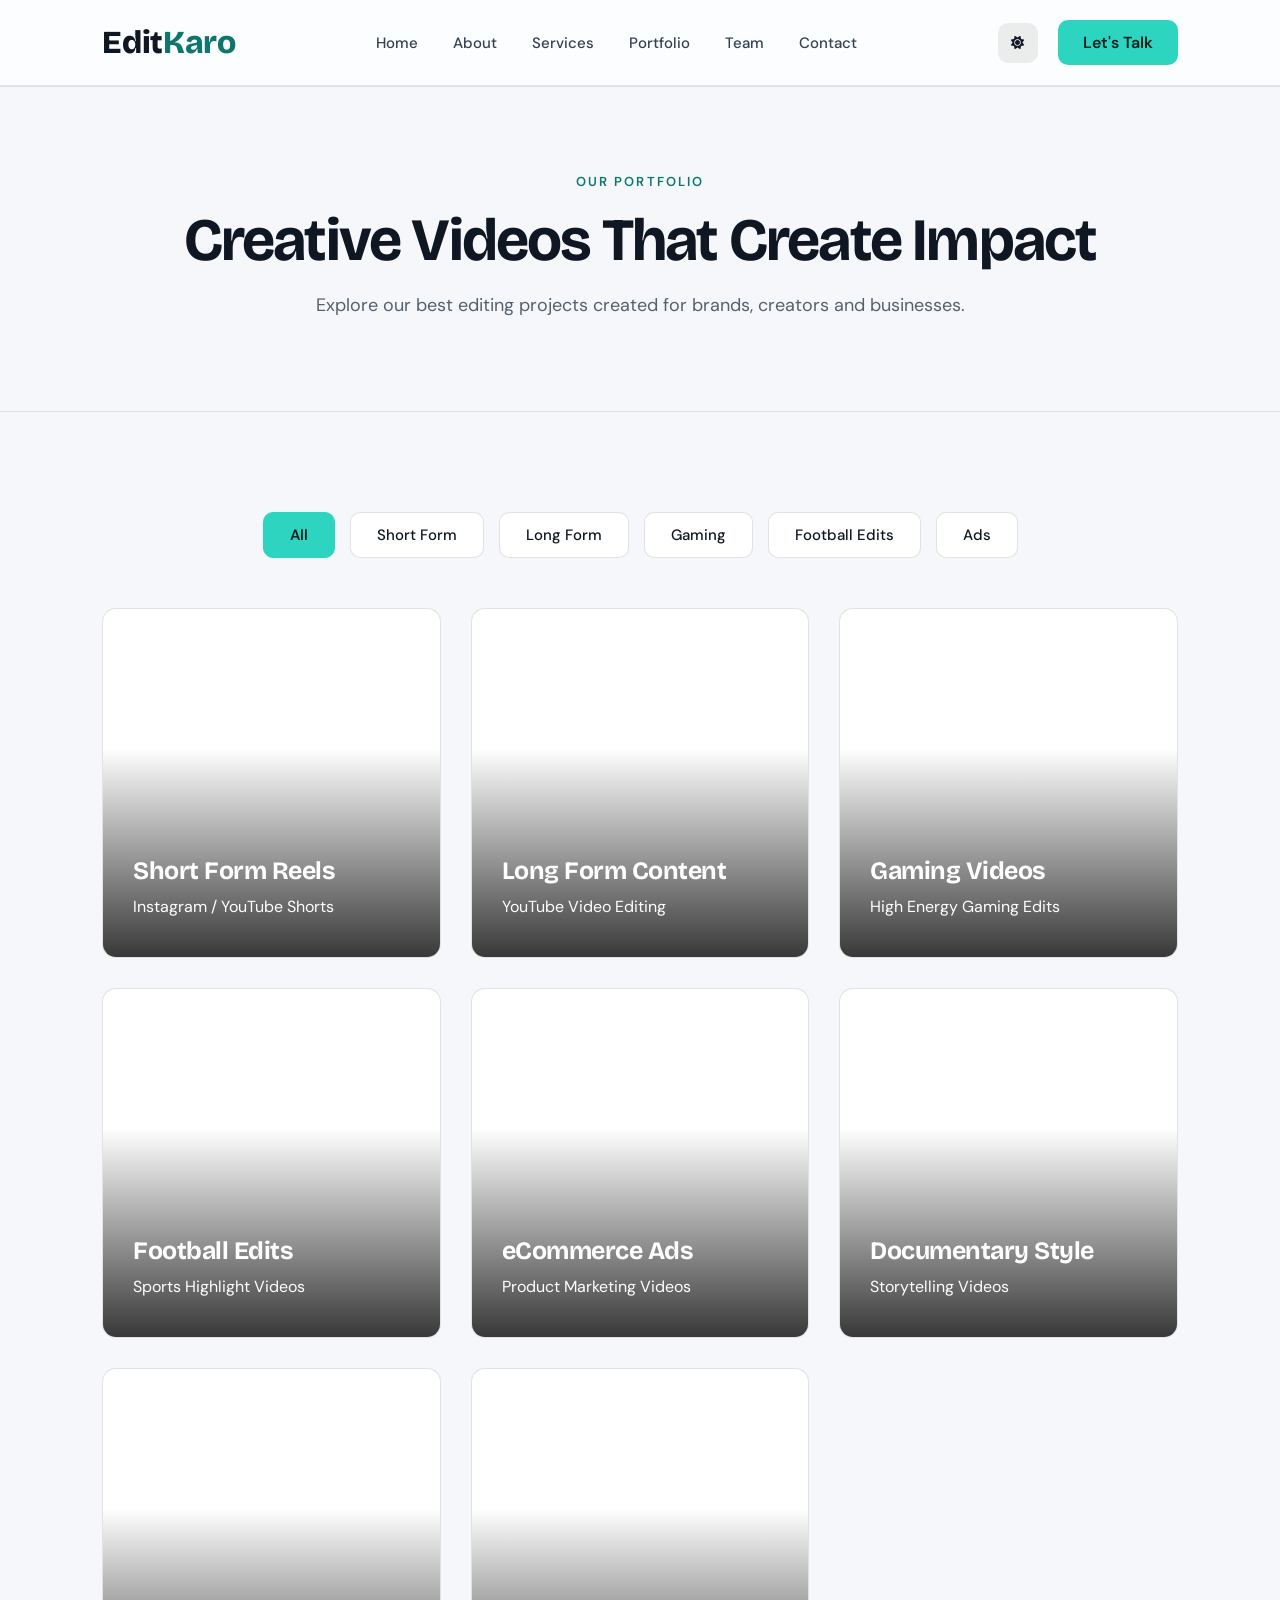
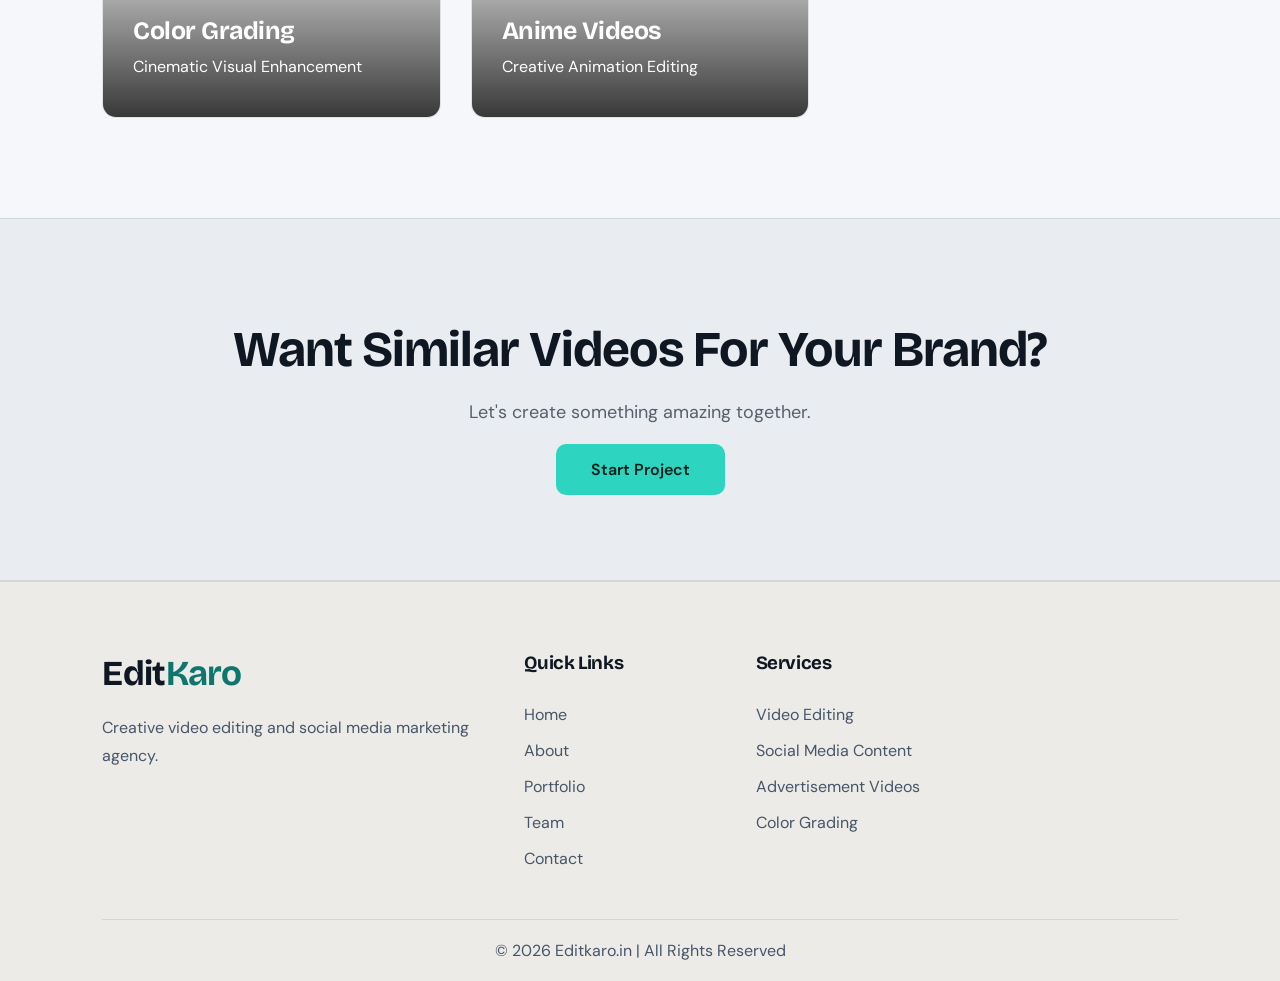
==== commit c45bdd39: "fix media files" ====
--- a/portfolio.html
+++ b/portfolio.html
@@ -153,10 +153,10 @@
               muted
               loop
               playsinline
-              preload="metadata"
-              aria-label="Project preview"
-            >
-              <source src="assets/videos/short-reels.mp4#t=0.1" type="video/mp4" />
+              preload="none"
+              aria-label="Project preview"
+            >
+              <source src="https://github.com/RadhikaGupta08/Editkarowebsite/releases/download/v1.0.0/short-reels.mp4#t=0.1" type="video/mp4" />
             </video>
 
             <div class="portfolio-overlay">
@@ -173,10 +173,10 @@
               muted
               loop
               playsinline
-              preload="metadata"
-              aria-label="Project preview"
-            >
-              <source src="assets\videos\long-form.mp4#t=0.1" type="video/mp4" />
+              preload="none"
+              aria-label="Project preview"
+            >
+              <source src="https://github.com/RadhikaGupta08/Editkarowebsite/releases/download/v1.0.0/long-form.mp4#t=0.1" type="video/mp4" />
             </video>
 
             <div class="portfolio-overlay">
@@ -193,10 +193,10 @@
               muted
               loop
               playsinline
-              preload="metadata"
-              aria-label="Project preview"
-            >
-              <source src="assets\videos\gaming.mp4#t=0.1" type="video/mp4" />
+              preload="none"
+              aria-label="Project preview"
+            >
+              <source src="https://github.com/RadhikaGupta08/Editkarowebsite/releases/download/v1.0.0/gaming.mp4#t=0.1" type="video/mp4" />
             </video>
 
             <div class="portfolio-overlay">
@@ -213,10 +213,10 @@
               muted
               loop
               playsinline
-              preload="metadata"
-              aria-label="Project preview"
-            >
-              <source src="assets\videos\football.mp4#t=0.1" type="video/mp4" />
+              preload="none"
+              aria-label="Project preview"
+            >
+              <source src="https://github.com/RadhikaGupta08/Editkarowebsite/releases/download/v1.0.0/football.mp4#t=0.1" type="video/mp4" />
             </video>
 
             <div class="portfolio-overlay">
@@ -233,10 +233,10 @@
               muted
               loop
               playsinline
-              preload="metadata"
-              aria-label="Project preview"
-            >
-              <source src="assets\videos\ecommerce-ad.mp4#t=0.1" type="video/mp4" />
+              preload="none"
+              aria-label="Project preview"
+            >
+              <source src="https://github.com/RadhikaGupta08/Editkarowebsite/releases/download/v1.0.0/ecommerce-ad.mp4#t=0.1" type="video/mp4" />
             </video>
 
             <div class="portfolio-overlay">
@@ -253,10 +253,10 @@
               muted
               loop
               playsinline
-              preload="metadata"
-              aria-label="Project preview"
-            >
-              <source src="assets\videos\documentary.mp4#t=0.1" type="video/mp4" />
+              preload="none"
+              aria-label="Project preview"
+            >
+              <source src="https://github.com/RadhikaGupta08/Editkarowebsite/releases/download/v1.0.0/documentary.mp4#t=0.1" type="video/mp4" />
             </video>
 
             <div class="portfolio-overlay">
@@ -273,10 +273,10 @@
               muted
               loop
               playsinline
-              preload="metadata"
-              aria-label="Project preview"
-            >
-              <source src="assets\videos\color-grading.mp4#t=0.1" type="video/mp4" />
+              preload="none"
+              aria-label="Project preview"
+            >
+              <source src="https://github.com/RadhikaGupta08/Editkarowebsite/releases/download/v1.0.0/color-grading.mp4#t=0.1" type="video/mp4" />
             </video>
 
             <div class="portfolio-overlay">
@@ -293,10 +293,10 @@
               muted
               loop
               playsinline
-              preload="metadata"
-              aria-label="Project preview"
-            >
-              <source src="assets\videos\anime.mp4#t=0.1" type="video/mp4" />
+              preload="none"
+              aria-label="Project preview"
+            >
+              <source src="https://github.com/RadhikaGupta08/Editkarowebsite/releases/download/v1.0.0/anime.mp4#t=0.1" type="video/mp4" />
             </video>
 
             <div class="portfolio-overlay">
--- a/css/style.css
+++ b/css/style.css
@@ -316,31 +316,26 @@
 /* ================= HERO ================= */
 
 .hero {
-  min-height: 100vh;
-
+  height: 75vh;
+  max-height: 600px;
+  width: 92%;
+  max-width: 1400px;
+  margin: 30px auto;
   position: relative;
-
-  display: flex;
-
+  display: flex;
   align-items: center;
-
   overflow: hidden;
 }
-
 .hero-video {
   position: absolute;
-
   width: 100%;
-
   height: 100%;
-
   object-fit: cover;
-
   top: 0;
-
   left: 0;
-
   z-index: -2;
+  transform: scale(1.02);
+  will-change: transform;
 }
 
 .hero-overlay {
@@ -835,15 +830,10 @@
 
 .process-card {
   background: rgba(255, 255, 255, 0.05);
-
   padding: 35px;
-
   border-radius: 25px;
-
   border: 1px solid var(--border);
-
   text-align: center;
-
   transition: 0.4s;
 }
 
@@ -935,21 +925,15 @@
 
 .portfolio-card {
   position: relative;
-
   height: 350px;
-
   overflow: hidden;
-
   border-radius: 25px;
-
   border: 1px solid var(--border);
 }
 
 .portfolio-card video {
   width: 100%;
-
   height: 100%;
-
   object-fit: cover;
 }
 
@@ -1001,86 +985,133 @@
 
 /* =====================================================
    PART 3
-   TESTIMONIALS + FAQ + FOOTER + CTA
+   process + FAQ + FOOTER + CTA
 ===================================================== */
 
-/* ================= TESTIMONIALS ================= */
-
-.testimonial-container {
+/* ================= PROCESS SECTION (MATCHING YOUR SITE STYLE) ================= */
+
+.process-section {
+  padding: 100px 6%;
+  position: relative;
+  background: var(--bg);
+}
+
+.process-header {
+  text-align: center;
+  max-width: 700px;
+  margin: 0 auto 50px auto;
+}
+
+.process-tag {
+  display: inline-block;
+  color: var(--primary, #3b82f6);
+  font-weight: 600;
+  letter-spacing: 2px;
+  text-transform: uppercase;
+  font-size: 13px;
+  margin-bottom: 10px;
+}
+
+.process-title {
+  font-size: clamp(32px, 4vw, 46px);
+  font-weight: 800;
+  margin-bottom: 12px;
+  color: var(--white, #ffffff);
+  line-height: 1.2;
+}
+
+.process-title span {
+  background: var(--gradient);
+  -webkit-background-clip: text;
+  background-clip: text;
+  color: transparent;
+}
+
+.process-subtitle {
+  color: var(--text, #94a3b8);
+  font-size: 16px;
+  line-height: 1.6;
+}
+
+/* 6 Cards in a Single Row (Square Format) */
+.process-grid {
   display: grid;
-
-  grid-template-columns: repeat(3, 1fr);
-
-  gap: 30px;
-}
-
-.testimonial-card {
-  background: rgba(255, 255, 255, 0.05);
-
+  grid-template-columns: repeat(6, 1fr);
+  gap: 15px;
+  width: 100%;
+}
+
+.process-card {
+  background: var(--card);
   border: 1px solid var(--border);
-
-  padding: 35px;
-
-  border-radius: 25px;
-
-  text-align: center;
-
-  transition: 0.4s;
-}
-
-.testimonial-card:hover {
-  transform: translateY(-10px);
-
-  background: rgba(139, 92, 246, 0.12);
-}
-
-.testimonial-card img {
-  width: 90px;
-
-  height: 90px;
-
-  border-radius: 50%;
-
-  margin: 0 auto 20px;
-
-  object-fit: cover;
-
-  border: 3px solid #8b5cf6;
-}
-
-.testimonial-card p {
+  border-radius: 16px;
+  padding: 20px 12px;
+  aspect-ratio: 1 / 1; /* Exact Square Cards */
+  display: flex;
+  flex-direction: column;
+  justify-content: center;
+  transition: 0.3s ease;
+  backdrop-filter: blur(10px);
+}
+
+.process-card:hover {
+  transform: translateY(-5px);
+  border-color: var(--primary);
+  box-shadow: 0 12px 25px rgba(0, 0, 0, 0.4);
+}
+
+.process-number {
+  font-size: 22px;
+  font-weight: 800;
+  background: var(--gradient);
+  -webkit-background-clip: text;
+  background-clip: text;
+  color: transparent;
+  margin-bottom: 8px;
+}
+
+.process-card h3 {
+  margin: 0 0 6px 0;
+  font-size: 15px;
+  color: var(--white);
+  font-weight: 700;
+}
+
+.process-card p {
   color: var(--text);
-
-  line-height: 1.8;
-
-  margin-bottom: 20px;
-
-  font-style: italic;
-}
-
-.testimonial-card h3 {
-  font-size: 20px;
-}
-
-.testimonial-card span {
-  color: #a78bfa;
-
-  font-size: 14px;
-}
-
-.stars {
-  color: #facc15;
-
-  margin-top: 15px;
-
-  letter-spacing: 5px;
+  font-size: 11px;
+  line-height: 1.3;
+  margin: 0;
+}
+
+/* Responsive Breakpoints */
+@media (max-width: 1200px) {
+  .process-grid {
+    grid-template-columns: repeat(3, 1fr);
+    gap: 20px;
+  }
+  .process-card {
+    aspect-ratio: auto;
+    min-height: 180px;
+  }
+}
+
+@media (max-width: 768px) {
+  .process-grid {
+    grid-template-columns: repeat(2, 1fr);
+  }
+}
+
+@media (max-width: 480px) {
+  .process-grid {
+    grid-template-columns: 1fr;
+  }
 }
 
 /* ================= FAQ ================= */
 
 .faq-container {
   max-width: 900px;
-
   margin: auto;
 }
 
